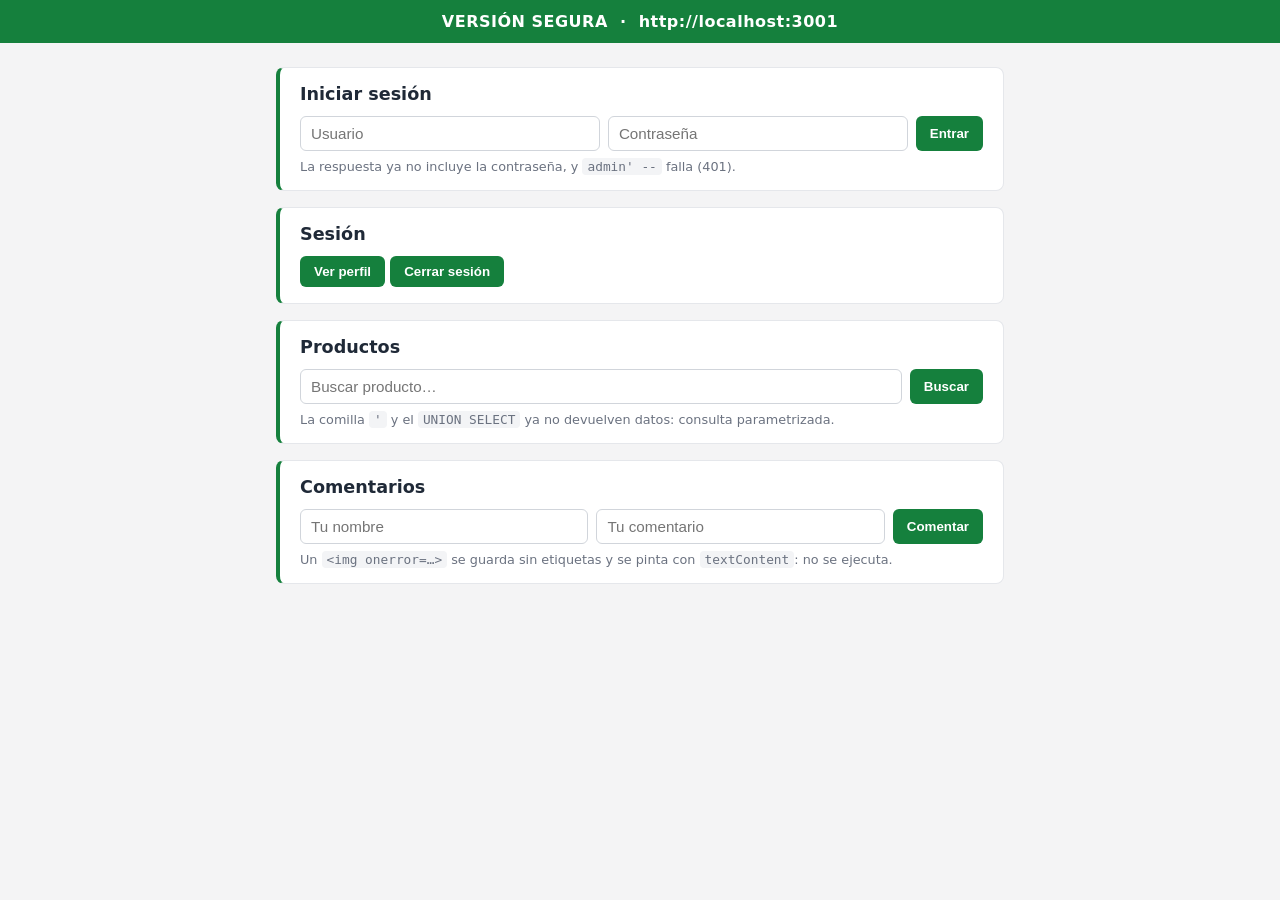
==== src/main/resources/static-patched/index.html @ 570f1286 "C4: frontend seguro (textContent, banner verde) Tienda de la version segura servida desde static-pat" ====
<!DOCTYPE html>
<html lang="es">
<head>
    <meta charset="UTF-8">
    <meta name="viewport" content="width=device-width, initial-scale=1.0">
    <title>Tienda del Taller — VERSIÓN SEGURA</title>
    <link rel="stylesheet" href="styles.css">
</head>
<body>
    <header class="banner">VERSIÓN SEGURA &nbsp;·&nbsp; http://localhost:3001</header>

    <main>
        <!-- Login (M1 / M2) -->
        <section class="card">
            <h2>Iniciar sesión</h2>
            <form id="form-login" autocomplete="off">
                <input id="login-user" type="text" placeholder="Usuario" required>
                <input id="login-pass" type="password" placeholder="Contraseña" required>
                <button type="submit">Entrar</button>
            </form>
            <p class="hint">La respuesta ya no incluye la contraseña, y <code>admin' --</code> falla (401).</p>
            <pre id="login-result" class="result"></pre>
        </section>

        <!-- Perfil / sesión -->
        <section class="card">
            <h2>Sesión</h2>
            <button id="btn-profile" type="button">Ver perfil</button>
            <button id="btn-logout" type="button">Cerrar sesión</button>
            <pre id="profile-result" class="result"></pre>
        </section>

        <!-- Buscador de productos (M1) -->
        <section class="card">
            <h2>Productos</h2>
            <form id="form-search" autocomplete="off">
                <input id="search-q" type="text" placeholder="Buscar producto…">
                <button type="submit">Buscar</button>
            </form>
            <p class="hint">La comilla <code>'</code> y el <code>UNION SELECT</code> ya no devuelven datos: consulta parametrizada.</p>
            <div id="products"></div>
            <pre id="products-error" class="result error"></pre>
        </section>

        <!-- Comentarios (M3 XSS) -->
        <section class="card">
            <h2>Comentarios</h2>
            <form id="form-comment" autocomplete="off">
                <input id="comment-author" type="text" placeholder="Tu nombre" required>
                <input id="comment-content" type="text" placeholder="Tu comentario">
                <button type="submit">Comentar</button>
            </form>
            <p class="hint">Un <code>&lt;img onerror=…&gt;</code> se guarda sin etiquetas y se pinta con <code>textContent</code>: no se ejecuta.</p>
            <div id="comments"></div>
        </section>
    </main>

    <script src="app.js"></script>
</body>
</html>
---- src/main/resources/static-patched/styles.css ----
* { box-sizing: border-box; }

body {
    margin: 0;
    font-family: system-ui, -apple-system, Segoe UI, Roboto, sans-serif;
    background: #f4f4f5;
    color: #1f2937;
}

.banner {
    background: #15803d;
    color: #fff;
    text-align: center;
    padding: 12px 16px;
    font-weight: 700;
    letter-spacing: 0.5px;
}

main {
    max-width: 760px;
    margin: 24px auto;
    padding: 0 16px;
    display: grid;
    gap: 16px;
}

.card {
    background: #fff;
    border: 1px solid #e5e7eb;
    border-left: 4px solid #15803d;
    border-radius: 8px;
    padding: 16px 20px;
}

.card h2 { margin: 0 0 12px; font-size: 1.1rem; }

form { display: flex; flex-wrap: wrap; gap: 8px; }

input {
    flex: 1 1 160px;
    min-width: 0;
    padding: 8px 10px;
    border: 1px solid #d1d5db;
    border-radius: 6px;
    font-size: 0.95rem;
}

button {
    padding: 8px 14px;
    border: 0;
    border-radius: 6px;
    background: #15803d;
    color: #fff;
    font-weight: 600;
    cursor: pointer;
}

button:hover { background: #166534; }

.hint { font-size: 0.8rem; color: #6b7280; margin: 8px 0 0; }
.hint code { background: #f3f4f6; padding: 1px 5px; border-radius: 4px; }

.result {
    margin: 12px 0 0;
    padding: 10px;
    background: #f9fafb;
    border: 1px solid #e5e7eb;
    border-radius: 6px;
    white-space: pre-wrap;
    word-break: break-word;
    font-size: 0.85rem;
}
.result:empty { display: none; }
.result.error { color: #b91c1c; }

.product {
    padding: 8px 0;
    border-bottom: 1px solid #eee;
}
.product .name { font-weight: 600; }
.product .price { color: #065f46; }

.comment {
    padding: 10px 0;
    border-bottom: 1px solid #eee;
}
.comment .author { font-weight: 600; color: #15803d; }
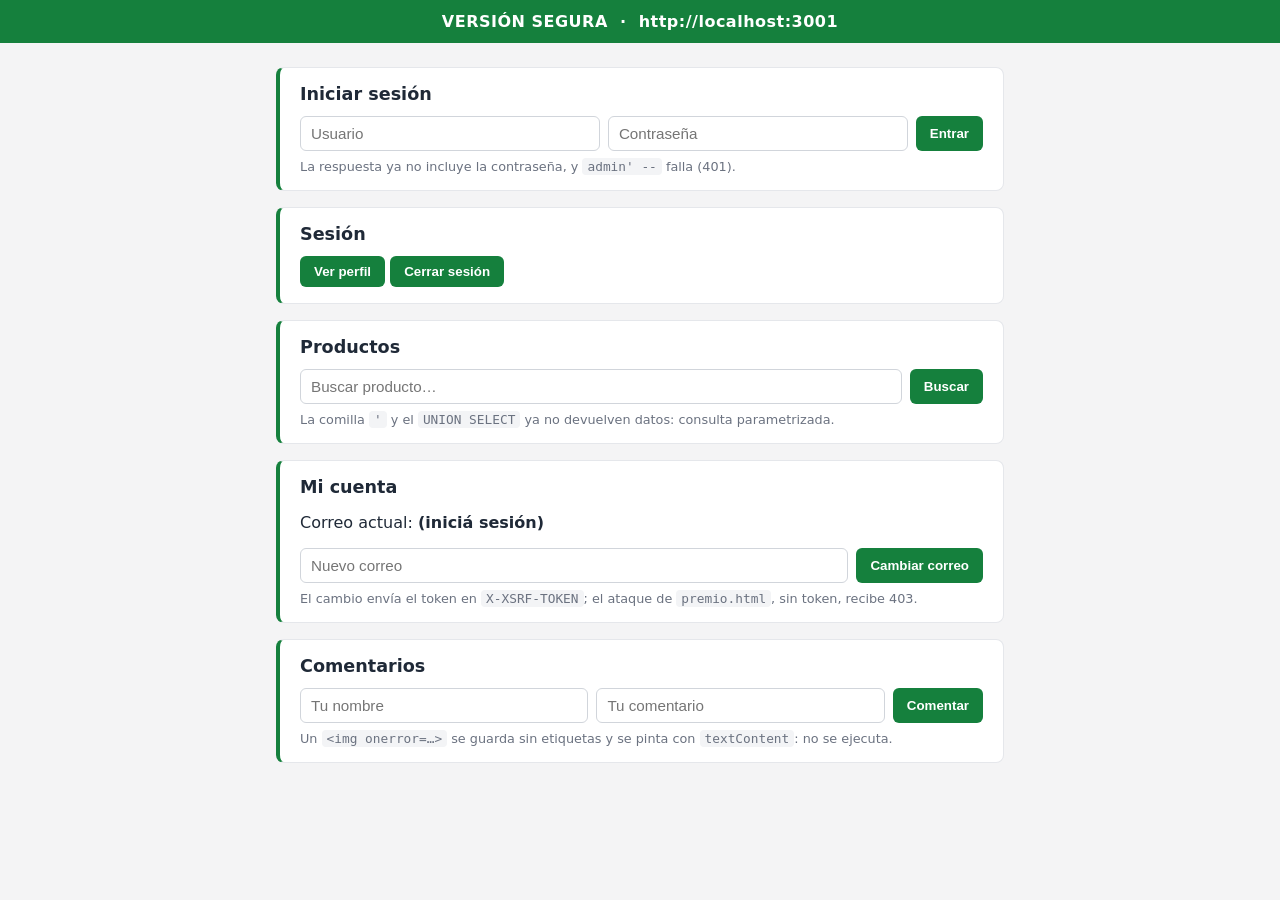
==== commit 53d5e847: "M5 (C8/C9): CSRF en el cambio de correo - Vulnerable (C8): CsrfController con POST /api/account/emai" ====
--- a/src/main/resources/static-patched/index.html
+++ b/src/main/resources/static-patched/index.html
@@ -42,6 +42,18 @@
             <pre id="products-error" class="result error"></pre>
         </section>
 
+        <!-- Mi cuenta (M5 CSRF) -->
+        <section class="card">
+            <h2>Mi cuenta</h2>
+            <p>Correo actual: <strong id="email-actual">(iniciá sesión)</strong></p>
+            <form id="form-email" autocomplete="off">
+                <input id="email-nuevo" type="email" placeholder="Nuevo correo">
+                <button type="submit">Cambiar correo</button>
+            </form>
+            <p class="hint">El cambio envía el token en <code>X-XSRF-TOKEN</code>; el ataque de <code>premio.html</code>, sin token, recibe 403.</p>
+            <pre id="email-result" class="result"></pre>
+        </section>
+
         <!-- Comentarios (M3 XSS) -->
         <section class="card">
             <h2>Comentarios</h2>
